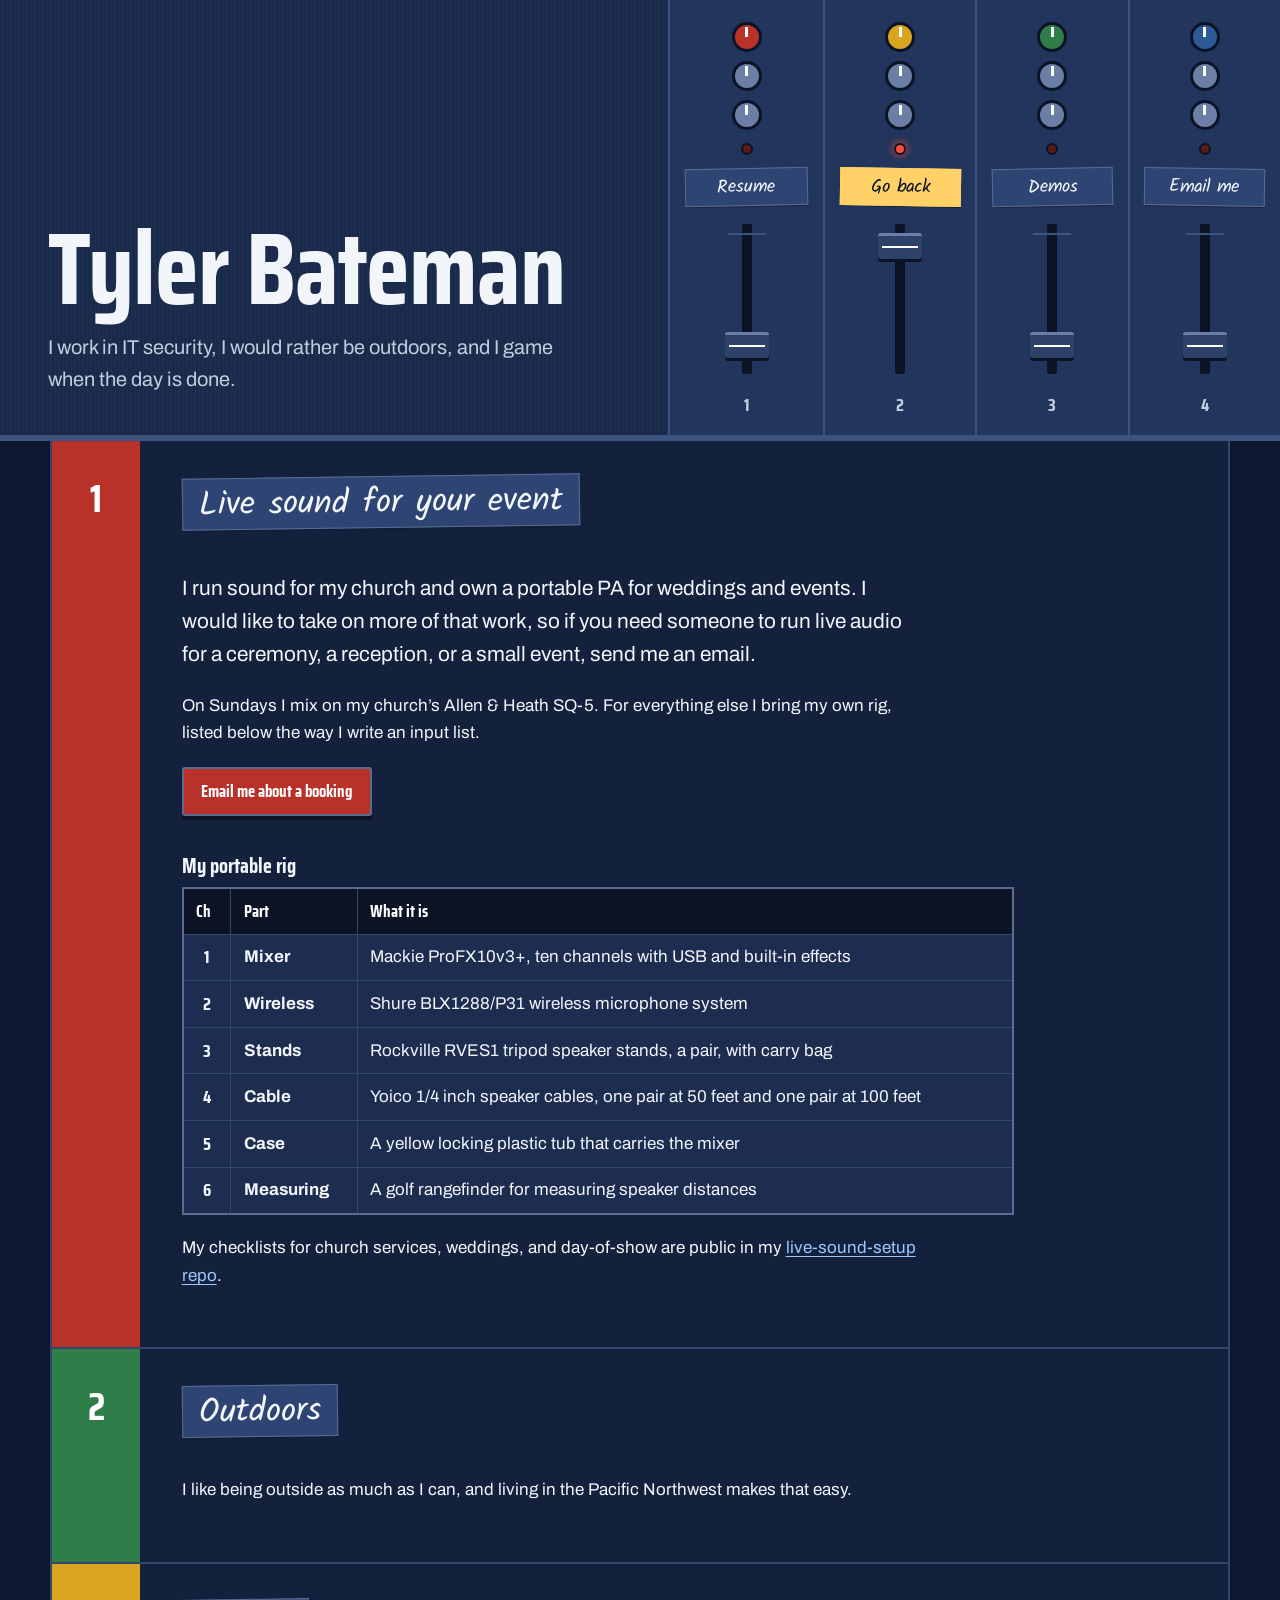
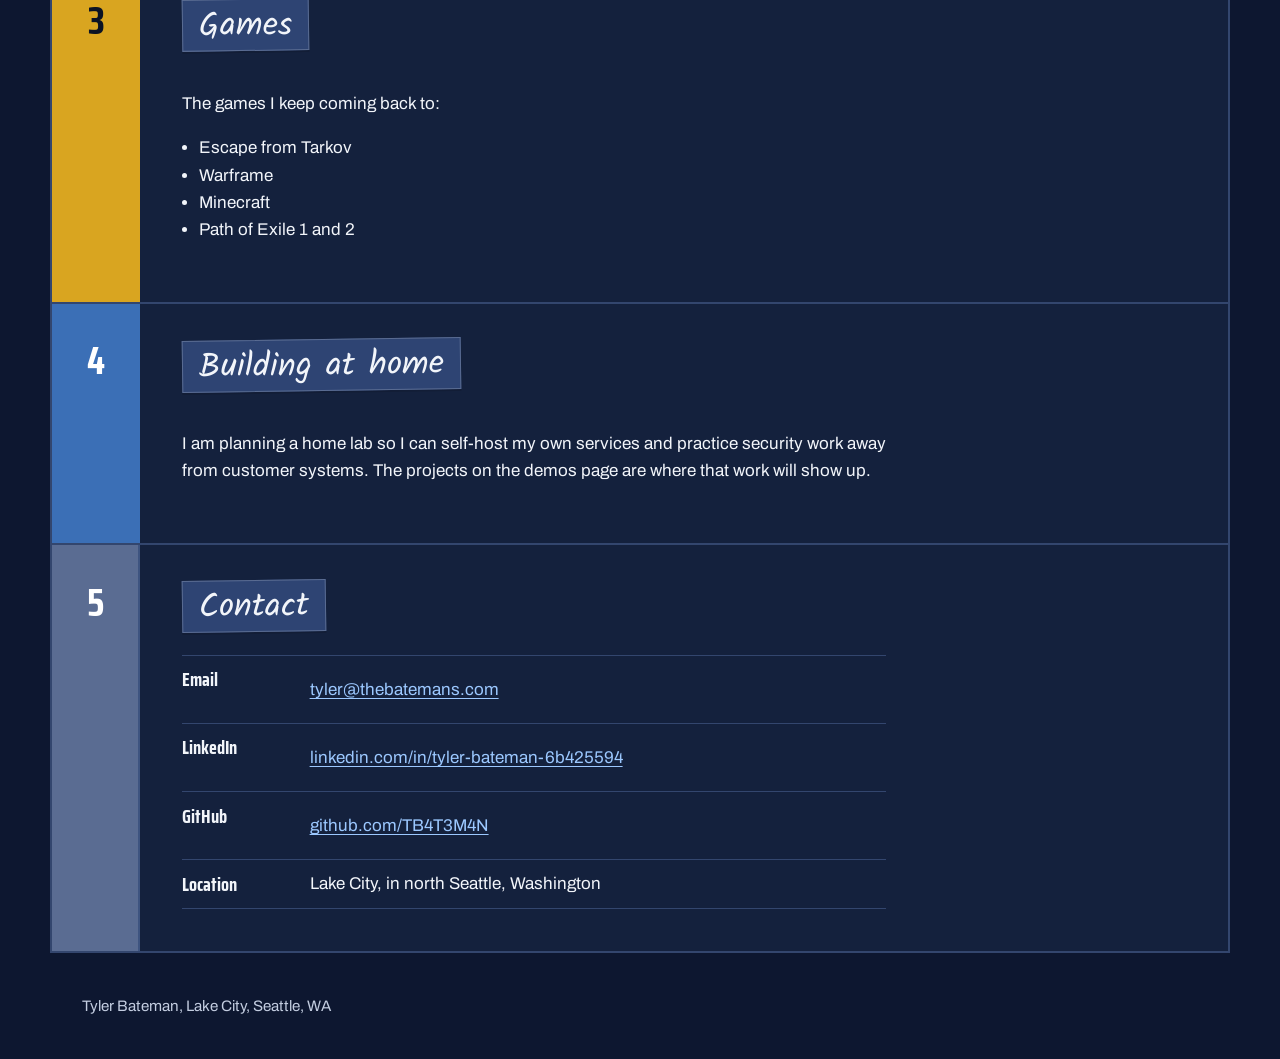
==== about/index.html @ c80ce5cb "Add files via upload" ====
<!DOCTYPE html>
<html lang="en">
<head>
<meta charset="UTF-8">
<meta name="viewport" content="width=device-width, initial-scale=1">
<title>About Tyler Bateman</title>
<meta name="description" content="Tyler Bateman outside of work: live sound for events, hiking, gaming, and a home lab.">
<meta name="author" content="Tyler Bateman">
<link rel="canonical" href="https://tb4t3m4n.github.io/about/">
<meta property="og:title" content="About Tyler Bateman">
<meta property="og:description" content="Tyler Bateman outside of work: live sound for events, hiking, gaming, and a home lab.">
<meta property="og:type" content="website">
<meta property="og:url" content="https://tb4t3m4n.github.io/about/">
<link rel="icon" href="data:image/svg+xml,%3Csvg xmlns='http://www.w3.org/2000/svg' viewBox='0 0 64 64'%3E%3Crect width='64' height='64' fill='%2314213d'/%3E%3Ctext x='32' y='43' text-anchor='middle' font-family='Verdana,sans-serif' font-weight='700' font-size='28' fill='%23f2f5fa'%3ETB%3C/text%3E%3C/svg%3E">
<link rel="preconnect" href="https://fonts.googleapis.com">
<link rel="preconnect" href="https://fonts.gstatic.com" crossorigin>
<link href="https://fonts.googleapis.com/css2?family=Archivo:wght@400;600&family=Saira+Condensed:wght@600;700&family=Kalam:wght@700&display=swap" rel="stylesheet">
<link rel="stylesheet" href="../style.css?v=3">
</head>
<body>
<a class="skip" href="#main">Skip to content</a>
<div id="console" data-root="../">
  <noscript>
    <header class="desk"><div class="plate"><p class="plate-name"><a href="../">Tyler Bateman</a></p><p class="plate-line">I work in IT security, I would rather be outdoors, and I game when the day is done.</p></div>
    <nav class="strips" aria-label="Primary"><a class="strip" href="../resume/">Resume</a> <a class="strip" href="../about/">About me</a> <a class="strip" href="../demos/">Demos</a> <a class="strip" href="mailto:tyler@thebatemans.com">Email me</a></nav></header>
  </noscript>
</div>
<script src="../assets/console.js?v=3"></script>
<script src="../assets/timeline.js?v=3" defer></script>
<main id="main" class="board">
<section class="chan" id="sound" aria-labelledby="h-sound">
  <div class="chan-num cap-red" aria-hidden="true">1</div>
  <div class="chan-body">
    <h2 class="tape" id="h-sound">Live sound for your event</h2>
    <p class="big">I run sound for my church and own a portable PA for weddings and events. I would like to take on more of that work, so if you need someone to run live audio for a ceremony, a reception, or a small event, send me an email.</p>
 <p>On Sundays I mix on my church’s Allen & Heath SQ-5. For everything else I bring my own rig, listed below the way I write an input list.</p>
 <p><a class="key key-red" href="mailto:tyler@thebatemans.com?subject=Event%20sound%20booking">Email me about a booking</a></p>
 <div class="table-wrap"><table class="inputs"><caption>My portable rig</caption>
 <thead><tr><th scope="col">Ch</th><th scope="col">Part</th><th scope="col">What it is</th></tr></thead><tbody><tr><td>1</td><th scope="row">Mixer</th><td>Mackie ProFX10v3+, ten channels with USB and built-in effects</td></tr><tr><td>2</td><th scope="row">Wireless</th><td>Shure BLX1288/P31 wireless microphone system</td></tr><tr><td>3</td><th scope="row">Stands</th><td>Rockville RVES1 tripod speaker stands, a pair, with carry bag</td></tr><tr><td>4</td><th scope="row">Cable</th><td>Yoico 1/4 inch speaker cables, one pair at 50 feet and one pair at 100 feet</td></tr><tr><td>5</td><th scope="row">Case</th><td>A yellow locking plastic tub that carries the mixer</td></tr><tr><td>6</td><th scope="row">Measuring</th><td>A golf rangefinder for measuring speaker distances</td></tr></tbody></table></div>
 <p>My checklists for church services, weddings, and day-of-show are public in my <a href="https://github.com/TB4T3M4N/live-sound-setup" rel="noopener noreferrer">live-sound-setup repo</a>.</p>
  </div>
</section><section class="chan" id="outdoors" aria-labelledby="h-outdoors">
  <div class="chan-num cap-green" aria-hidden="true">2</div>
  <div class="chan-body">
    <h2 class="tape" id="h-outdoors">Outdoors</h2>
    <p>I like being outside as much as I can, and living in the Pacific Northwest makes that easy.</p>
  </div>
</section><section class="chan" id="games" aria-labelledby="h-games">
  <div class="chan-num cap-yellow" aria-hidden="true">3</div>
  <div class="chan-body">
    <h2 class="tape" id="h-games">Games</h2>
    <p>The games I keep coming back to:</p><ul class="plain"><li>Escape from Tarkov</li><li>Warframe</li><li>Minecraft</li><li>Path of Exile 1 and 2</li></ul>
  </div>
</section><section class="chan" id="lab" aria-labelledby="h-lab">
  <div class="chan-num cap-blue" aria-hidden="true">4</div>
  <div class="chan-body">
    <h2 class="tape" id="h-lab">Building at home</h2>
    <p>I am planning a home lab so I can self-host my own services and practice security work away from customer systems. The projects on the demos page are where that work will show up.</p>
  </div>
</section><section class="chan" id="contact" aria-labelledby="h-contact">
  <div class="chan-num cap-white" aria-hidden="true">5</div>
  <div class="chan-body">
    <h2 class="tape" id="h-contact">Contact</h2>
    <dl class="io">
  <div><dt>Email</dt><dd><a href="mailto:tyler@thebatemans.com">tyler@thebatemans.com</a></dd></div>
  <div><dt>LinkedIn</dt><dd><a href="https://www.linkedin.com/in/tyler-bateman-6b425594" rel="noopener noreferrer">linkedin.com/in/tyler-bateman-6b425594</a></dd></div>
  <div><dt>GitHub</dt><dd><a href="https://github.com/TB4T3M4N" rel="noopener noreferrer">github.com/TB4T3M4N</a></dd></div>
  <div><dt>Location</dt><dd>Lake City, in north Seattle, Washington</dd></div>
</dl>
  </div>
</section>
</main>
<footer class="foot"><p>Tyler Bateman, Lake City, Seattle, WA</p></footer>

</body>
</html>
---- style.css ----
/* Design 1: Channel strip. A small analog mixing desk as the site. */
:root{
  --desk:#1a2a4a; --desk-d:#0f1b33; --groove:#3e5480; --face:#22355c; --paper:#1c2d50;
  --ink:#0b1324; --ink-2:#33466e; --red:#b8322a; --yellow:#d9a520; --green:#2f7d48; --blue:#2c5a94;
  --tape:#2e4473; --tape-edge:#5a6c92;
  --navy:#14213d; --navy-d:#0d1730; --navy-2:#1c2d50; --text:#f2f5fa; --muted:#c3cde0; --link:#9cc8ff; --hot:#ffd166;
  --line:#33466e; --line-2:#5a6c92; --track:#0b1324; --off:#2b3958;
}
*{box-sizing:border-box}
html{font-size:100%}
body{margin:0;background:var(--navy-d);color:var(--text);font:400 1.0625rem/1.6 Archivo,Arial,sans-serif}
a{color:var(--link);text-underline-offset:.18em}
a:hover{color:var(--hot)}
:focus-visible{outline:3px solid var(--hot);outline-offset:3px}
.skip{position:absolute;left:-999px;top:0;background:var(--ink);color:#fff;padding:.6rem 1rem;z-index:9}
.skip:focus{left:1rem}
h1,h2,h3{font-family:"Saira Condensed","Arial Narrow",sans-serif;line-height:1.1;margin:0 0 .5rem}
h3{font-size:1.45rem;font-weight:700}

/* ---- desk header */
.desk{color:var(--text);display:grid;grid-template-columns:minmax(0,1.1fr) minmax(0,1fr);gap:0;border-bottom:6px solid var(--groove);
  background:repeating-linear-gradient(90deg,transparent 0 3px,rgba(255,255,255,.025) 3px 4px),var(--desk)}
.plate{padding:3rem 3rem 2.5rem;display:flex;flex-direction:column;justify-content:flex-end;border-right:2px solid var(--groove)}
.plate-name{font:700 clamp(3rem,8vw,6.4rem)/.9 "Saira Condensed",sans-serif;margin:0 0 1rem;letter-spacing:-.01em}
.plate-name a{color:var(--text);text-decoration:none}
.plate-line{max-width:32rem;font-size:1.25rem;margin:0;color:var(--muted)}
.strips{display:grid;grid-template-columns:repeat(4,1fr);background:var(--desk-d)}
.strip{display:flex;flex-direction:column;align-items:center;gap:.8rem;padding:1.4rem .5rem 1rem;text-decoration:none;color:var(--text);
  border-left:2px solid var(--groove);background:var(--face);position:relative}
.strip:first-child{border-left:0}
.strip:hover{background:#2a4070;color:var(--text)}
.knobs{display:flex;flex-direction:column;gap:.55rem}
.knob{display:block;width:30px;height:30px;border-radius:50%;background:#33466e;border:3px solid #0b1324;position:relative}
.knob::after{content:"";position:absolute;left:50%;top:2px;width:3px;height:10px;margin-left:-1.5px;background:#fff}
.knob.cap-red{background:var(--red)} .knob.cap-yellow{background:var(--yellow)} .knob.cap-green{background:var(--green)} .knob.cap-blue{background:var(--blue)}
.knob.cap-grey{background:#6b7fa6}
.led{width:12px;height:12px;border-radius:50%;background:#5b1a15;border:2px solid #0b1324}
.strip.is-up .led,.strip:hover .led{background:#ff4b3a;box-shadow:0 0 8px #ff4b3a}
.scrib{font:400 1.15rem/1.2 Kalam,"Comic Sans MS",cursive;background:var(--tape);padding:.45rem .5rem;width:90%;text-align:center;
  color:var(--text);border:1px solid var(--tape-edge);transform:rotate(-1.2deg);box-shadow:0 1px 0 rgba(0,0,0,.35)}
.strip:nth-child(2n) .scrib{transform:rotate(.9deg)}
.strip.is-up .scrib{background:var(--hot);color:var(--ink);border-color:var(--hot)}
.slot{position:relative;width:10px;height:150px;background:#0b1324;border-radius:2px;margin:.3rem 0}
.slot::before{content:"";position:absolute;left:-14px;right:-14px;top:6%;height:2px;background:var(--groove)}
.fader{position:absolute;left:50%;top:var(--pos,50%);width:44px;height:26px;margin-left:-22px;background:#2e4168;border-radius:3px;
  border-top:3px solid #6b7fa6;box-shadow:0 3px 0 #0b1324}
.fader::after{content:"";position:absolute;left:4px;right:4px;top:10px;height:2px;background:#fff}
.chnum{font:700 1.1rem "Saira Condensed",sans-serif;color:var(--muted)}

/* ---- board */
.board{background:var(--navy);max-width:1180px;margin:0 auto;border-left:2px solid var(--line);border-right:2px solid var(--line)}
.chan{display:grid;grid-template-columns:5.5rem minmax(0,1fr);border-bottom:2px solid var(--line)}
.chan-num{font:700 2.4rem/1 "Saira Condensed",sans-serif;display:flex;justify-content:center;padding-top:2.4rem;color:#fff;background:var(--ink)}
.chan-num.cap-red{background:var(--red)} .chan-num.cap-yellow{background:var(--yellow);color:var(--ink)} .chan-num.cap-green{background:var(--green)}
.chan-num.cap-blue{background:#3b6fb6} .chan-num.cap-white{background:#5a6c92;color:#fff;border-right:2px solid var(--groove)}
.chan-body{padding:2.2rem 2.6rem 2.6rem;min-width:0}
.tape{display:inline-block;color:var(--text);font:400 clamp(1.5rem,3vw,2.1rem)/1.2 Kalam,"Comic Sans MS",cursive;background:var(--tape);padding:.35rem 1rem .25rem;
  border:1px solid var(--tape-edge);transform:rotate(-.8deg);margin:0 0 1.4rem;box-shadow:0 2px 0 rgba(0,0,0,.12)}
.big{font-size:1.3rem;max-width:44rem}
.chan-body p{max-width:46rem}
.three{display:grid;grid-template-columns:repeat(3,minmax(0,1fr));gap:2rem}
.two{display:grid;grid-template-columns:repeat(2,minmax(0,1fr));gap:1.4rem 2.4rem}
.two p,.three p{margin-top:0}
.key{display:inline-block;font:700 1.05rem "Saira Condensed",sans-serif;color:var(--text);background:var(--face);text-decoration:none;
  padding:.6rem 1.1rem;border:2px solid var(--line-2);border-radius:3px;box-shadow:0 4px 0 var(--track);cursor:pointer;margin:.2rem .4rem .6rem 0;max-width:100%;white-space:normal;text-align:left}
.key:hover{background:#2a4070;color:var(--hot)}
.key:active{transform:translateY(3px);box-shadow:0 1px 0 var(--track)}
.key-red{background:var(--red);color:#fff}
.key-red:hover{background:#9c2620;color:#fff}

.role-short{list-style:none;padding:0;margin:0 0 1.4rem}
.role-short li{display:grid;grid-template-columns:minmax(0,1.6fr) minmax(0,1fr);gap:.2rem 1rem;align-items:center;padding:.9rem 0 1.3rem}
.role-short .tl{grid-column:1 / -1}
.rs-title{font-weight:600}
.rs-dates{color:var(--muted);font-size:.95rem}
.tl{display:block;width:100%;max-width:100%;min-width:0;padding:8px 10px 4px;background:var(--track);border:1px solid var(--line);border-radius:3px;margin:.7rem 0 0}
.tl-line{display:grid;column-gap:3px;height:18px}
.tl-line i{display:block;min-width:0;background:var(--off)}
.tl-line i.on{background:#4cc35d}
.tl-labels{position:relative;display:block;height:1.5rem;margin-top:3px}
.tl-y{position:absolute;top:0;font:600 1rem/1.4 "Saira Condensed",sans-serif;color:var(--muted);white-space:nowrap;padding-left:3px;border-left:1px solid var(--line-2)}
.tl-start{left:0;border-left:0;padding-left:0}
.tl-end{right:0;border-left:0}

.span{color:var(--muted);margin-top:-.6rem}
.role{display:grid;grid-template-columns:minmax(0,17rem) minmax(0,1fr);gap:.6rem 2rem;padding:1.3rem 0 1.7rem}
.scribble h3{font-size:1.35rem}
.dates{margin:.1rem 0 .5rem;color:var(--muted)}
.role ul{margin:0;padding-left:1.1rem}
.role .tl{grid-column:1 / -1;margin-top:.2rem}
.role li{margin-bottom:.35rem}
.plain{padding-left:1.1rem}

.io{margin:0;display:grid;gap:0;border-top:1px solid var(--line);max-width:44rem}
.io div{display:grid;grid-template-columns:8rem minmax(0,1fr);padding:.6rem 0;border-bottom:1px solid var(--line)}
.io dt{font:700 1.15rem "Saira Condensed",sans-serif}
.io dd{margin:0;overflow-wrap:anywhere}

.table-wrap{overflow-x:auto;margin:1.2rem 0}
.inputs{border-collapse:collapse;width:100%;max-width:52rem;background:var(--navy-2);color:var(--text);border:2px solid var(--line-2)}
.inputs caption{text-align:left;font:700 1.3rem "Saira Condensed",sans-serif;padding:.3rem 0}
.inputs th,.inputs td{text-align:left;padding:.55rem .8rem;border:1px solid var(--line);vertical-align:top}
.inputs thead th{background:var(--track);color:#fff;font-family:"Saira Condensed",sans-serif;font-size:1.05rem}
.inputs td:first-child{font:700 1.1rem "Saira Condensed",sans-serif;width:3rem;text-align:center}

/* ---- demos */
.demo-stack{display:grid;gap:1.6rem;margin-top:1.4rem}
.demo-panel{min-width:0;background:var(--navy-2);border:2px solid var(--line-2);padding:1.4rem 1.6rem;box-shadow:6px 6px 0 var(--track)}
.demo-title{font-size:1.6rem}
.demo-shows{font-size:1.08rem}
.demo-privacy{color:var(--muted);font-size:.95rem}
.demo-note{font-size:.95rem;color:var(--muted)}
.demo-field{margin:.8rem 0;border:0;padding:0}
.demo-field label,.demo-units legend{display:block;font:700 1.1rem "Saira Condensed",sans-serif;margin-bottom:.3rem}
.demo-units label{display:inline-flex;gap:.35rem;align-items:center;font:400 1rem Archivo,sans-serif;margin-right:1rem}
textarea,input[type=password],input[type=number]{width:100%;font:400 .95rem/1.45 ui-monospace,Consolas,monospace;padding:.6rem;border:2px solid var(--line-2);background:var(--track);color:var(--text);border-radius:0}
::placeholder{color:#a9b8d3;opacity:1}
textarea{min-height:9rem}
.demo-inline{display:grid;grid-template-columns:repeat(3,minmax(0,1fr));gap:1rem;align-items:end}
.demo-chips{display:flex;flex-direction:column;align-items:flex-start;gap:.3rem;margin-bottom:1rem}
.demo-chip{font:400 .9rem ui-monospace,Consolas,monospace;background:none;border:0;border-left:4px solid var(--yellow);padding:.2rem .6rem;color:var(--link);cursor:pointer;text-align:left;text-decoration:underline}
.demo-chip:hover{background:rgba(255,255,255,.08);color:var(--hot)}
.demo-output{margin-top:1rem}
.demo-pills{display:flex;flex-wrap:wrap;gap:.5rem;margin-bottom:.8rem}
.demo-pill{display:inline-block;font:700 1.1rem "Saira Condensed",sans-serif;padding:.15rem .6rem;border:0;border-left:6px solid var(--groove);background:transparent}
.demo-pill-ok{border-left-color:#4cc35d;background:var(--track)}.demo-pill-warn{border-left-color:var(--yellow);background:var(--track)}.demo-pill-bad{border-left-color:#ff6b5a;background:var(--track)}.demo-pill-muted{border-left-color:var(--line-2)}
.demo-pill-ok,.demo-pill-warn,.demo-pill-bad{color:var(--text)}
.demo-grade{margin:0 0 .6rem}
.demo-kv{list-style:none;padding:0;margin:0 0 .8rem}
.demo-kv li{padding:.2rem 0;border-bottom:1px dotted var(--line-2);overflow-wrap:anywhere}
.demo-kv strong{display:inline-block;min-width:9rem}
.demo-flags{background:var(--track);border-left:5px solid var(--red);padding:.6rem 1rem}
.demo-flags ul{margin:.3rem 0 0;padding-left:1.1rem}
.demo-flag-title{font-weight:600;margin:0}
.demo-ok{margin:0}
.demo-error{color:#ff9a8c;font-weight:600}
.demo-table-wrap{overflow-x:auto;border:2px solid var(--line-2)}
.demo-table{border-collapse:collapse;font:400 .85rem ui-monospace,Consolas,monospace;width:100%}
.demo-table th,.demo-table td{padding:.35rem .6rem;border-bottom:1px solid var(--line);text-align:left;white-space:nowrap}
.demo-table th{background:var(--track);color:#fff}
.demo-source{font-size:.95rem;margin:.8rem 0 0}
.is-soon-text{color:var(--muted)}
code{font:400 .9em ui-monospace,Consolas,monospace;background:rgba(255,255,255,.1);padding:0 .25rem}

.project-list{display:grid;grid-template-columns:repeat(auto-fill,minmax(16rem,1fr));gap:0;border-top:2px solid var(--line-2);border-left:2px solid var(--line-2);margin-top:1rem}
.project-card{display:block;padding:1rem 1.1rem;border-right:2px solid var(--line-2);border-bottom:2px solid var(--line-2);background:var(--navy-2);color:var(--text);text-decoration:none}
a.project-card:hover{background:#26396a;color:var(--text)}
.project-card h3{font-size:1.3rem;margin:.4rem 0 .2rem}
.project-card p{margin:.3rem 0;font-size:.95rem}
.project-badge{display:inline-flex;align-items:center;gap:.45rem;font:700 .95rem "Saira Condensed",sans-serif}
.project-badge::before{content:"";width:10px;height:10px;border-radius:50%;background:#5b1a15;border:2px solid var(--line-2)}
.project-badge.is-live::before{background:#4cc35d;box-shadow:0 0 6px #4cc35d}
.project-repo{font-family:ui-monospace,Consolas,monospace;font-size:.85rem!important;color:var(--muted)}
.project-pending{color:var(--muted)}

.foot{max-width:1180px;margin:0 auto;padding:1.6rem 2rem;color:var(--muted);font-size:.95rem}

@media (max-width:900px){
  .desk{grid-template-columns:1fr}
  .plate{border-right:0;border-bottom:2px solid var(--groove);padding:2rem 1.25rem 1.6rem}
  .three{grid-template-columns:1fr}
  .role{grid-template-columns:minmax(0,1fr);gap:.4rem}
}
@media (max-width:640px){
  body{font-size:1rem}
  .strip{padding:1rem .2rem .7rem;gap:.55rem}
  .knobs{flex-direction:row;gap:.3rem}
  .knob{width:18px;height:18px;border-width:2px}
  .knob::after{height:6px;top:1px;width:2px;margin-left:-1px}
  .scrib{font-size:.9rem;width:96%;padding:.35rem .2rem}
  .slot{height:80px}
  .fader{width:34px;margin-left:-17px;height:20px}
  .fader::after{top:7px}
  .chan{grid-template-columns:2.6rem minmax(0,1fr)}
  .chan-num{font-size:1.5rem;padding-top:1.6rem}
  .chan-body{padding:1.5rem 1.1rem 1.8rem}
  .two,.demo-inline{grid-template-columns:1fr}
  .role-short li{grid-template-columns:minmax(0,1fr);gap:.2rem}
  .tl{padding:7px 8px 3px}
  .tl-line{column-gap:2px}
  .tl-wide{display:none}
  .io div{grid-template-columns:1fr}
  .big{font-size:1.15rem}
  .demo-panel{padding:1rem;box-shadow:none}
}
@media (prefers-reduced-motion:reduce){*{transition:none!important}}

/* ---- touch and phone pass: 16px minimum text, 44px tap targets */
textarea,input[type=password],input[type=number]{font-size:1rem}
.demo-units input{width:22px;height:22px;margin:0;accent-color:var(--red)}
.demo-units label{min-height:44px;padding:0 .4rem 0 0}
.demo-chip{min-height:44px;font-size:1rem;width:100%;overflow-wrap:anywhere;padding:.45rem .7rem}
.demo-source a,.io dd a{display:inline-block;padding:.65rem 0}
.key{min-height:44px}
.project-repo{overflow-wrap:anywhere}
@media (max-width:640px){
  .scrib{font-size:1rem;line-height:1.15;padding:.4rem .15rem;width:100%;transform:none}
  .strip:nth-child(2n) .scrib{transform:none}
  .strip{min-width:0;padding:.9rem .25rem .6rem}
  .slot{height:64px}
  .chnum{font-size:1rem}
  .plate-name{font-size:3.1rem}
  .plate-line{font-size:1.1rem}
  .rs-dates,.foot,.demo-privacy,.demo-note,.demo-source,.is-soon-text,.io dd,.inputs td,.inputs th,.dates,.span{font-size:1rem}
  .demo-panel :is(p,li,span,a,label,legend,code,strong,td,th,button,div),.project-card :is(p,span,a){font-size:1rem}
  .demo-table th,.demo-table td{font-size:1rem}
  code{font-size:1rem}
  .project-card .project-repo{font-size:1rem!important}
  .demo-actions .key{width:100%}
  .key{display:block;width:100%;text-align:center}
  .demo-kv strong{min-width:0;display:block}
}
@media (max-width:370px){
  .strip{padding:.8rem .15rem .55rem}
  .scrib{font-size:1rem;letter-spacing:-.01em}
  .knob{width:16px;height:16px}
}
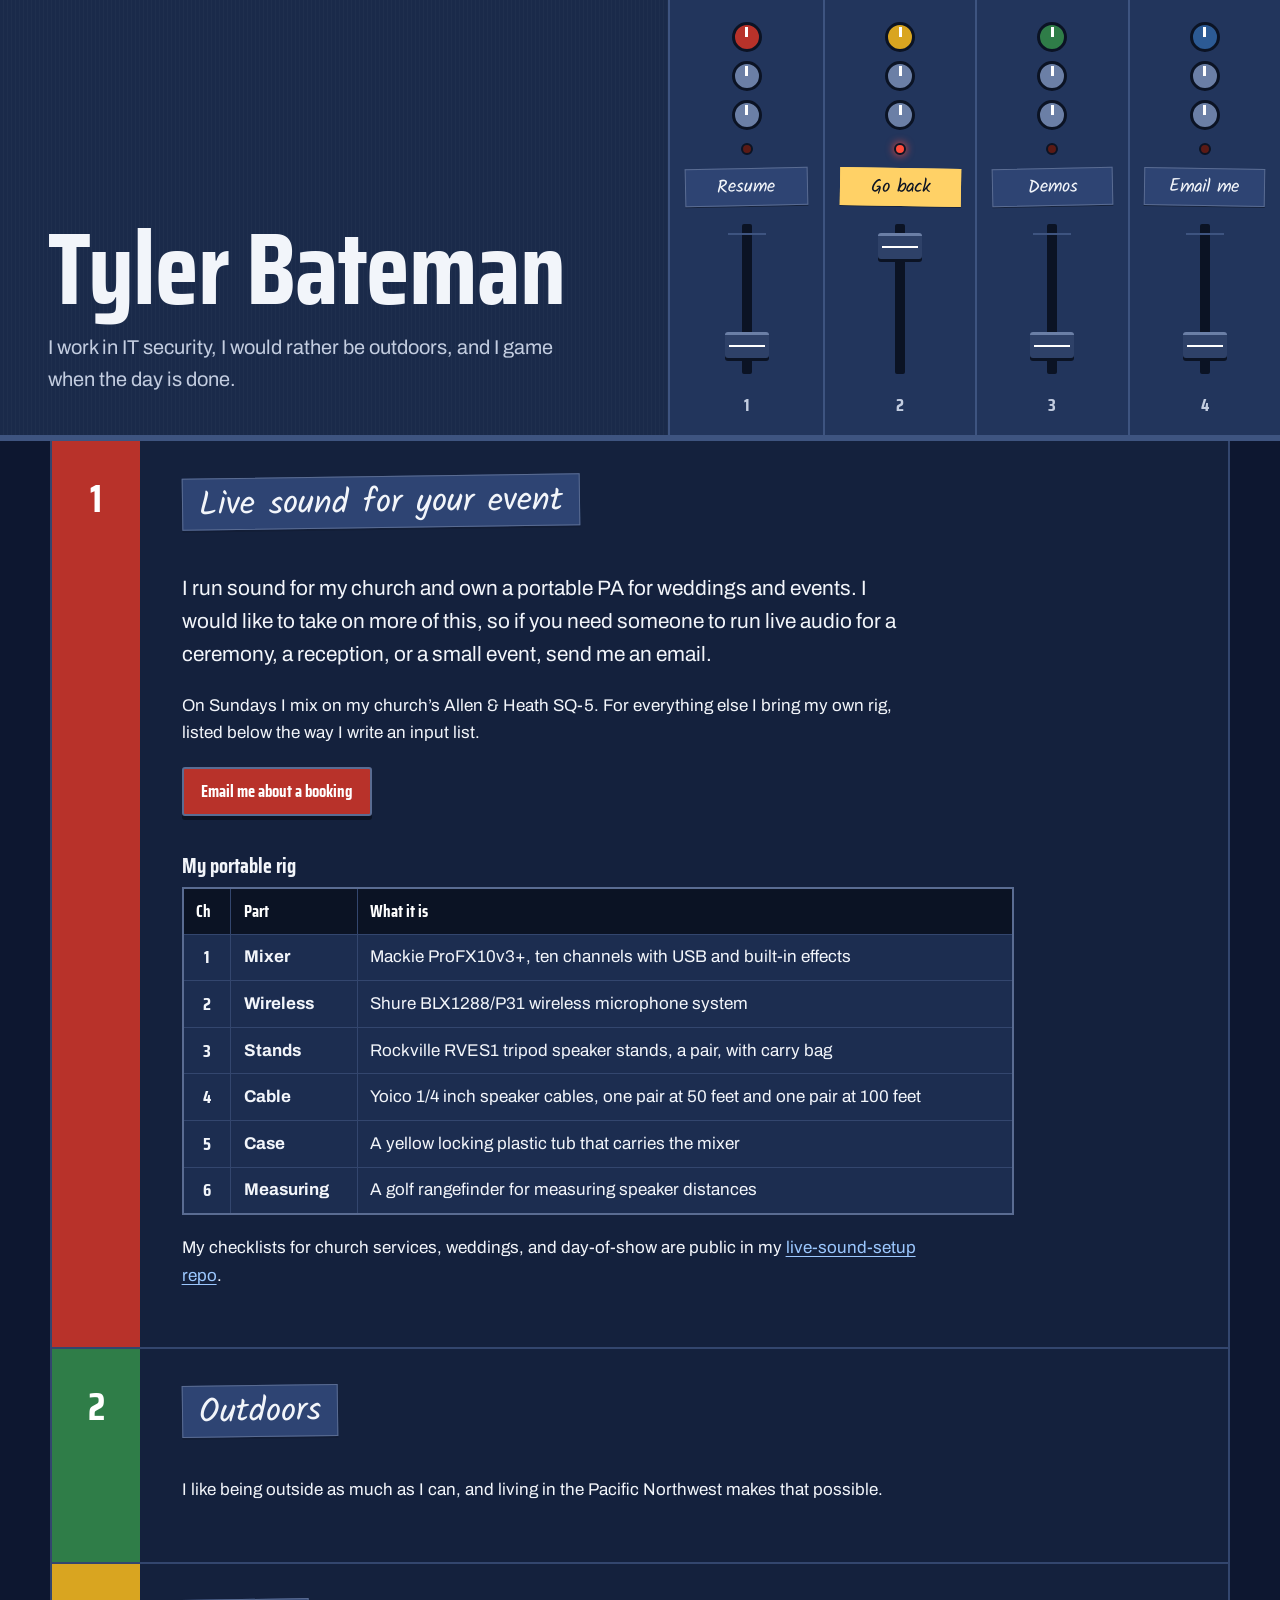
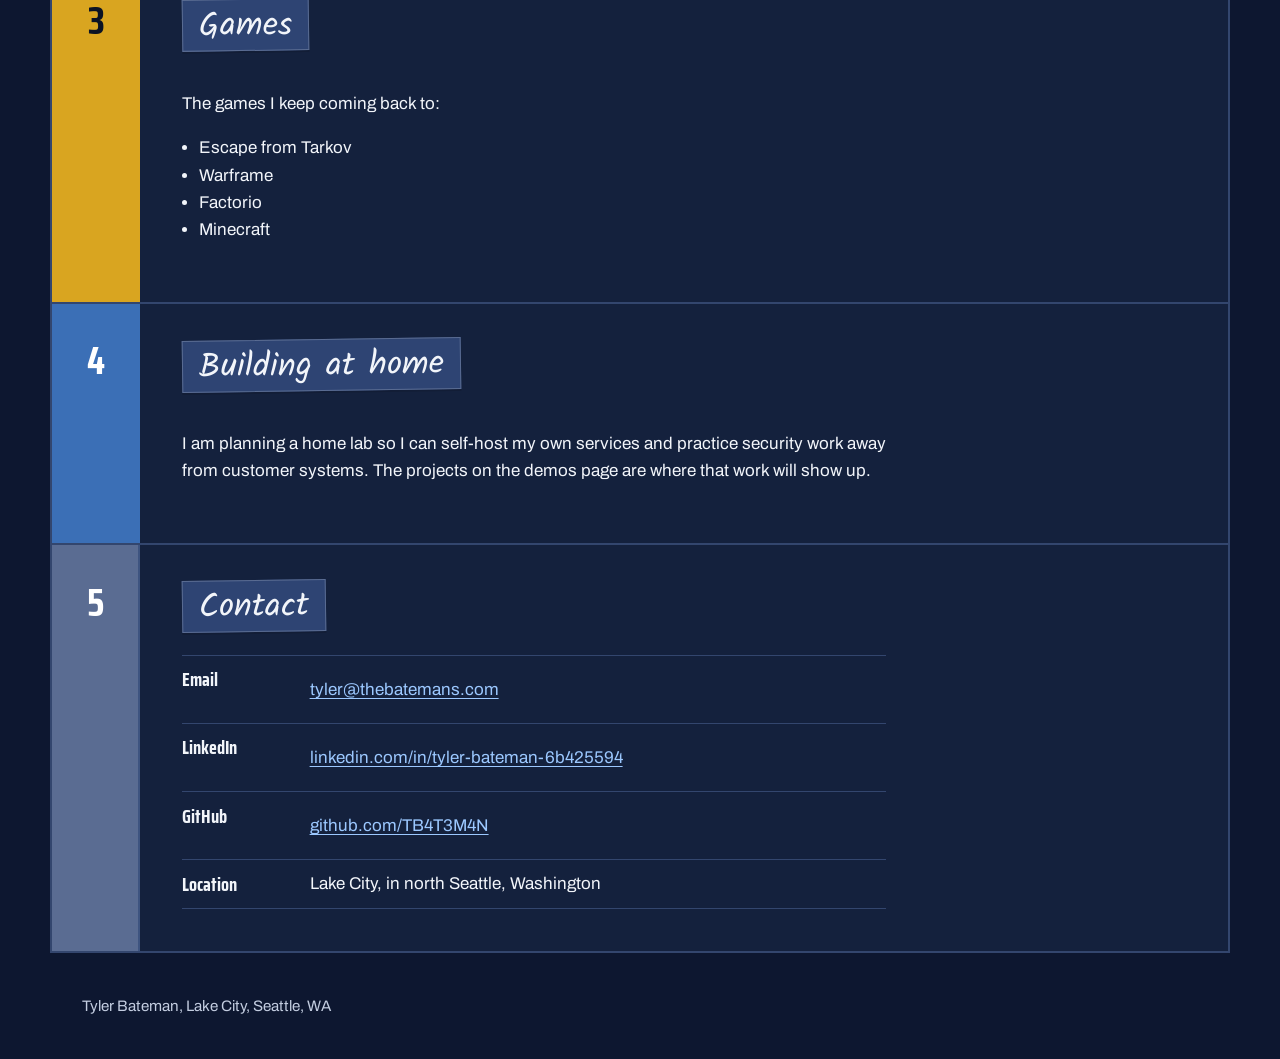
==== commit 646b44d0: "Update index.html" ====
--- a/about/index.html
+++ b/about/index.html
@@ -21,7 +21,7 @@
 <a class="skip" href="#main">Skip to content</a>
 <div id="console" data-root="../">
   <noscript>
-    <header class="desk"><div class="plate"><p class="plate-name"><a href="../">Tyler Bateman</a></p><p class="plate-line">I work in IT security, I would rather be outdoors, and I game when the day is done.</p></div>
+    <header class="desk"><div class="plate"><p class="plate-name"><a href="">Tyler Bateman</a></p><p class="plate-line">I work in IT security, I would rather be gaming, and I am outdoors when I can.</p></div>
     <nav class="strips" aria-label="Primary"><a class="strip" href="../resume/">Resume</a> <a class="strip" href="../about/">About me</a> <a class="strip" href="../demos/">Demos</a> <a class="strip" href="mailto:tyler@thebatemans.com">Email me</a></nav></header>
   </noscript>
 </div>
@@ -32,7 +32,7 @@
   <div class="chan-num cap-red" aria-hidden="true">1</div>
   <div class="chan-body">
     <h2 class="tape" id="h-sound">Live sound for your event</h2>
-    <p class="big">I run sound for my church and own a portable PA for weddings and events. I would like to take on more of that work, so if you need someone to run live audio for a ceremony, a reception, or a small event, send me an email.</p>
+    <p class="big">I run sound for my church and own a portable PA for weddings and events. I would like to take on more of this, so if you need someone to run live audio for a ceremony, a reception, or a small event, send me an email.</p>
  <p>On Sundays I mix on my church’s Allen & Heath SQ-5. For everything else I bring my own rig, listed below the way I write an input list.</p>
  <p><a class="key key-red" href="mailto:tyler@thebatemans.com?subject=Event%20sound%20booking">Email me about a booking</a></p>
  <div class="table-wrap"><table class="inputs"><caption>My portable rig</caption>
@@ -43,13 +43,13 @@
   <div class="chan-num cap-green" aria-hidden="true">2</div>
   <div class="chan-body">
     <h2 class="tape" id="h-outdoors">Outdoors</h2>
-    <p>I like being outside as much as I can, and living in the Pacific Northwest makes that easy.</p>
+    <p>I like being outside as much as I can, and living in the Pacific Northwest makes that possible.</p>
   </div>
 </section><section class="chan" id="games" aria-labelledby="h-games">
   <div class="chan-num cap-yellow" aria-hidden="true">3</div>
   <div class="chan-body">
     <h2 class="tape" id="h-games">Games</h2>
-    <p>The games I keep coming back to:</p><ul class="plain"><li>Escape from Tarkov</li><li>Warframe</li><li>Minecraft</li><li>Path of Exile 1 and 2</li></ul>
+    <p>The games I keep coming back to:</p><ul class="plain"><li>Escape from Tarkov</li><li>Warframe</li><li>Factorio</li><li>Minecraft</li></ul>
   </div>
 </section><section class="chan" id="lab" aria-labelledby="h-lab">
   <div class="chan-num cap-blue" aria-hidden="true">4</div>
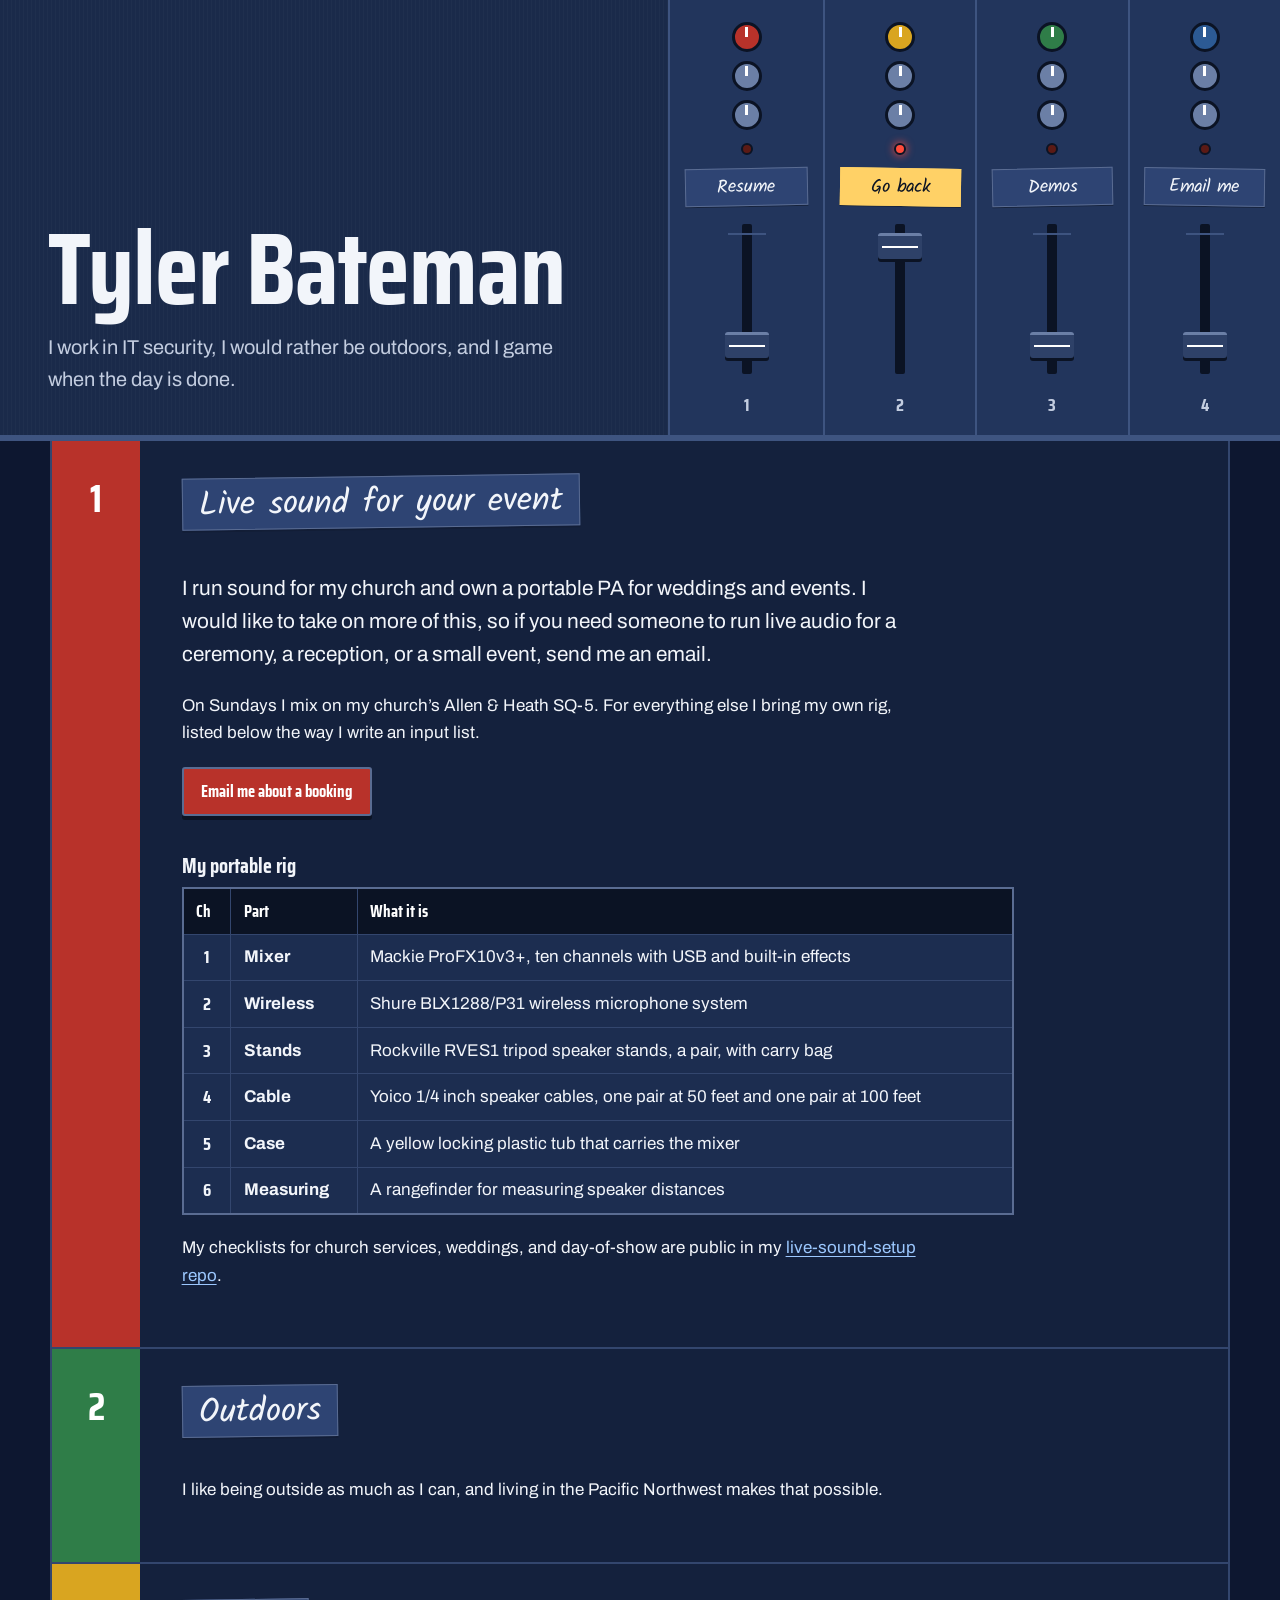
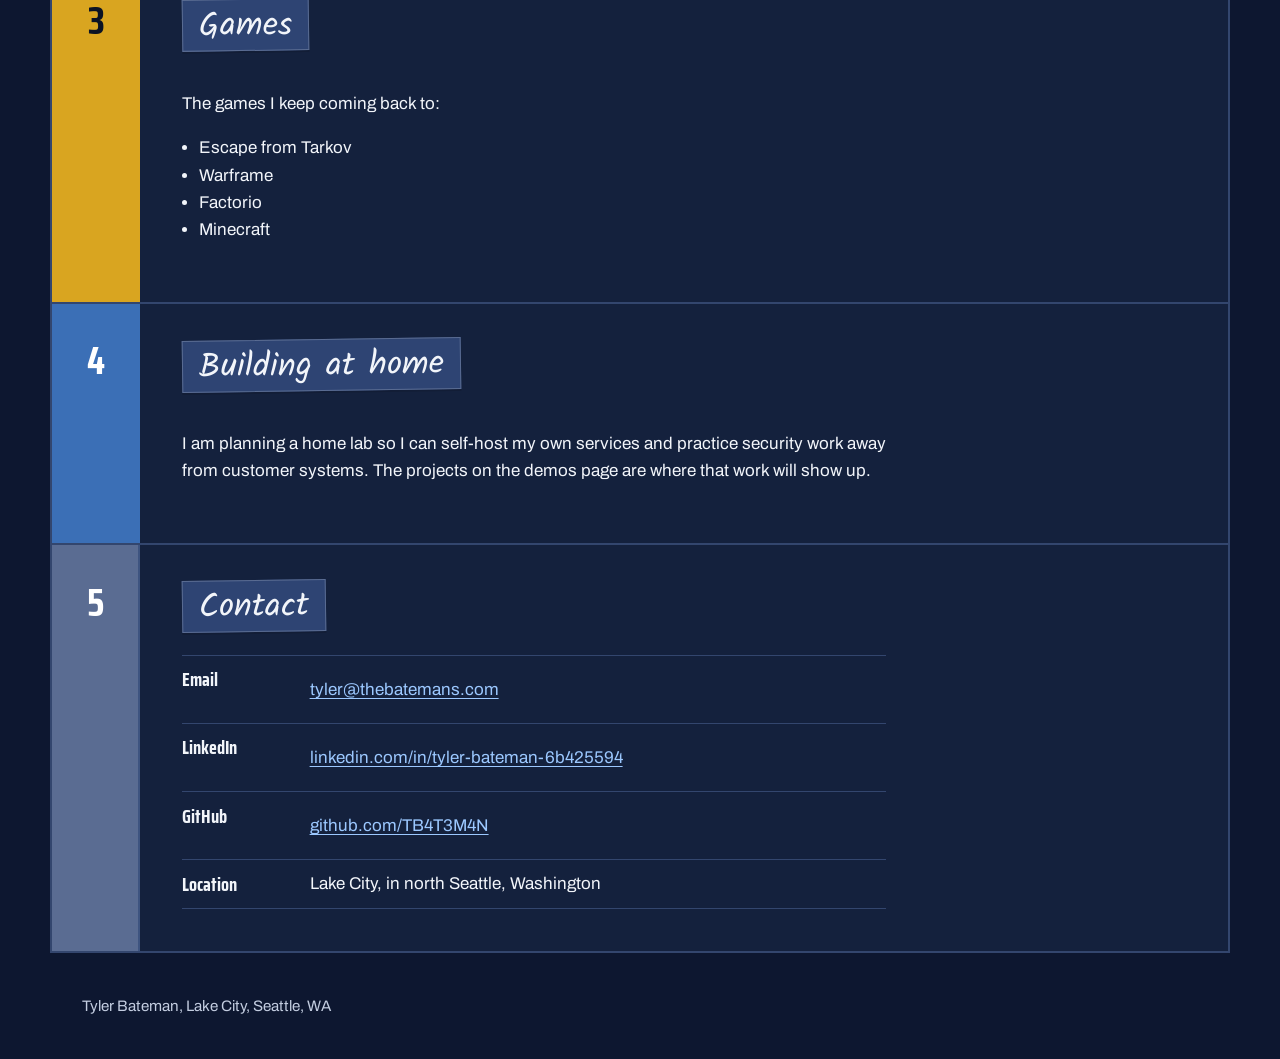
==== commit 73a9de99: "Update index.html" ====
--- a/about/index.html
+++ b/about/index.html
@@ -36,7 +36,7 @@
  <p>On Sundays I mix on my church’s Allen & Heath SQ-5. For everything else I bring my own rig, listed below the way I write an input list.</p>
  <p><a class="key key-red" href="mailto:tyler@thebatemans.com?subject=Event%20sound%20booking">Email me about a booking</a></p>
  <div class="table-wrap"><table class="inputs"><caption>My portable rig</caption>
- <thead><tr><th scope="col">Ch</th><th scope="col">Part</th><th scope="col">What it is</th></tr></thead><tbody><tr><td>1</td><th scope="row">Mixer</th><td>Mackie ProFX10v3+, ten channels with USB and built-in effects</td></tr><tr><td>2</td><th scope="row">Wireless</th><td>Shure BLX1288/P31 wireless microphone system</td></tr><tr><td>3</td><th scope="row">Stands</th><td>Rockville RVES1 tripod speaker stands, a pair, with carry bag</td></tr><tr><td>4</td><th scope="row">Cable</th><td>Yoico 1/4 inch speaker cables, one pair at 50 feet and one pair at 100 feet</td></tr><tr><td>5</td><th scope="row">Case</th><td>A yellow locking plastic tub that carries the mixer</td></tr><tr><td>6</td><th scope="row">Measuring</th><td>A golf rangefinder for measuring speaker distances</td></tr></tbody></table></div>
+ <thead><tr><th scope="col">Ch</th><th scope="col">Part</th><th scope="col">What it is</th></tr></thead><tbody><tr><td>1</td><th scope="row">Mixer</th><td>Mackie ProFX10v3+, ten channels with USB and built-in effects</td></tr><tr><td>2</td><th scope="row">Wireless</th><td>Shure BLX1288/P31 wireless microphone system</td></tr><tr><td>3</td><th scope="row">Stands</th><td>Rockville RVES1 tripod speaker stands, a pair, with carry bag</td></tr><tr><td>4</td><th scope="row">Cable</th><td>Yoico 1/4 inch speaker cables, one pair at 50 feet and one pair at 100 feet</td></tr><tr><td>5</td><th scope="row">Case</th><td>A yellow locking plastic tub that carries the mixer</td></tr><tr><td>6</td><th scope="row">Measuring</th><td>A rangefinder for measuring speaker distances</td></tr></tbody></table></div>
  <p>My checklists for church services, weddings, and day-of-show are public in my <a href="https://github.com/TB4T3M4N/live-sound-setup" rel="noopener noreferrer">live-sound-setup repo</a>.</p>
   </div>
 </section><section class="chan" id="outdoors" aria-labelledby="h-outdoors">
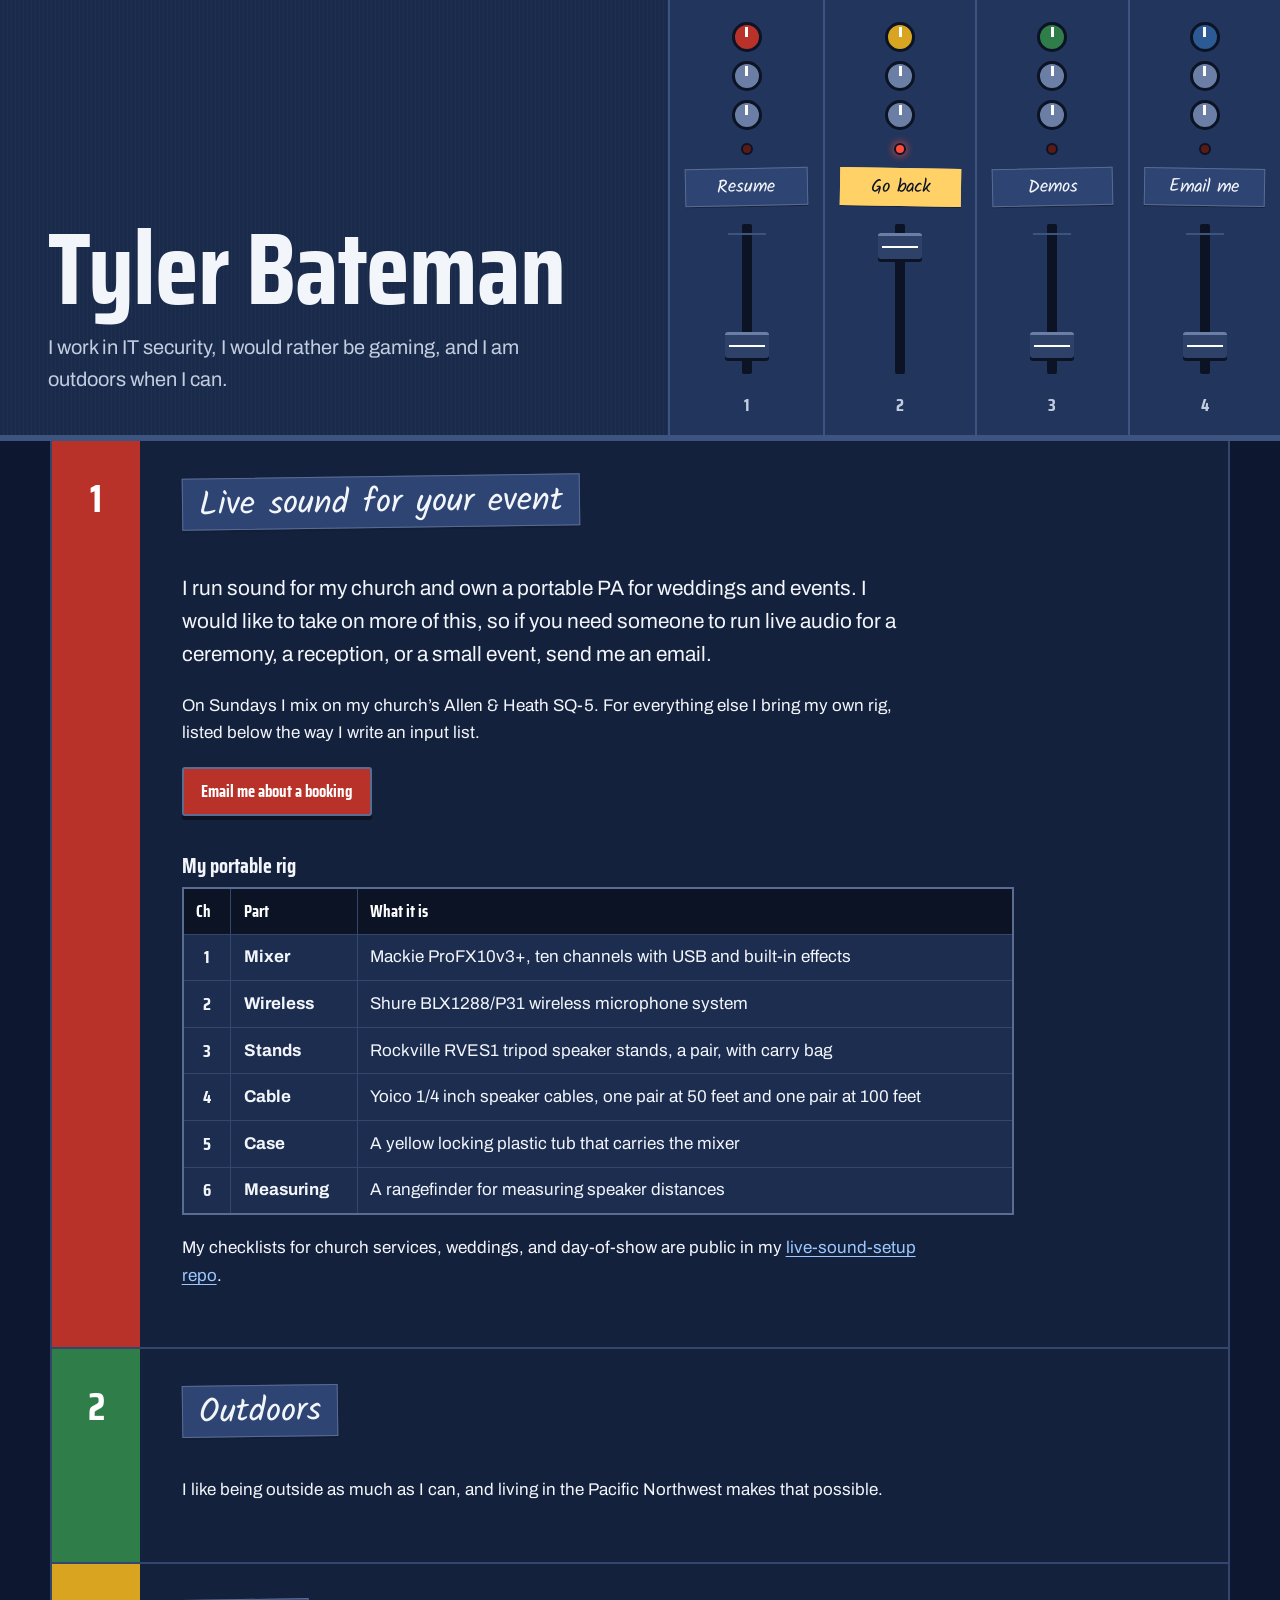
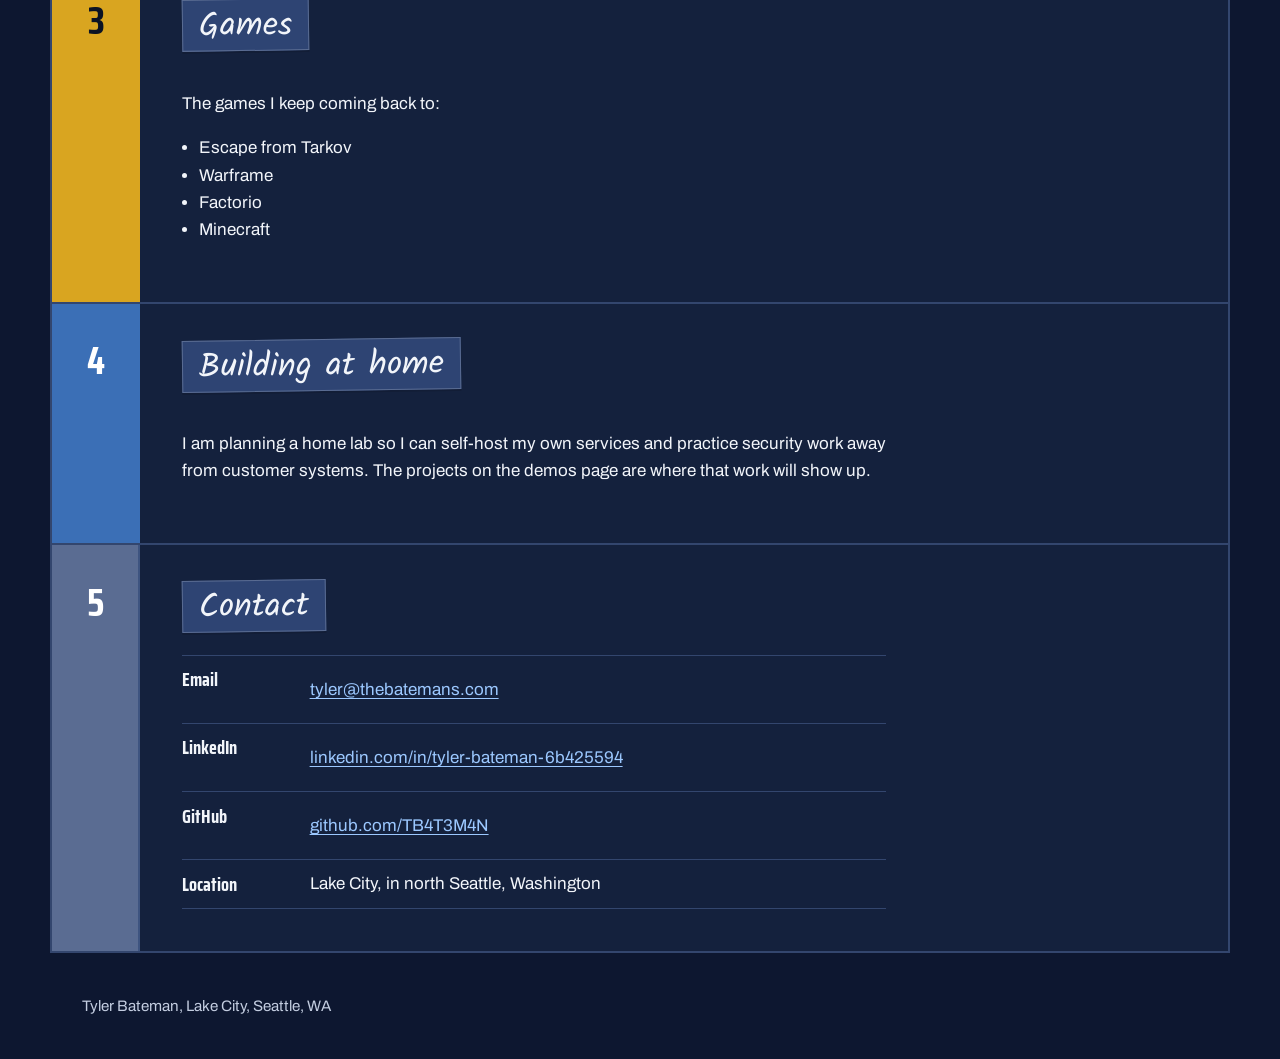
==== commit 110f61e3: "Update index.html" ====
--- a/about/index.html
+++ b/about/index.html
@@ -15,7 +15,7 @@
 <link rel="preconnect" href="https://fonts.googleapis.com">
 <link rel="preconnect" href="https://fonts.gstatic.com" crossorigin>
 <link href="https://fonts.googleapis.com/css2?family=Archivo:wght@400;600&family=Saira+Condensed:wght@600;700&family=Kalam:wght@700&display=swap" rel="stylesheet">
-<link rel="stylesheet" href="../style.css?v=3">
+<link rel="stylesheet" href="../style.css?v=4">
 </head>
 <body>
 <a class="skip" href="#main">Skip to content</a>
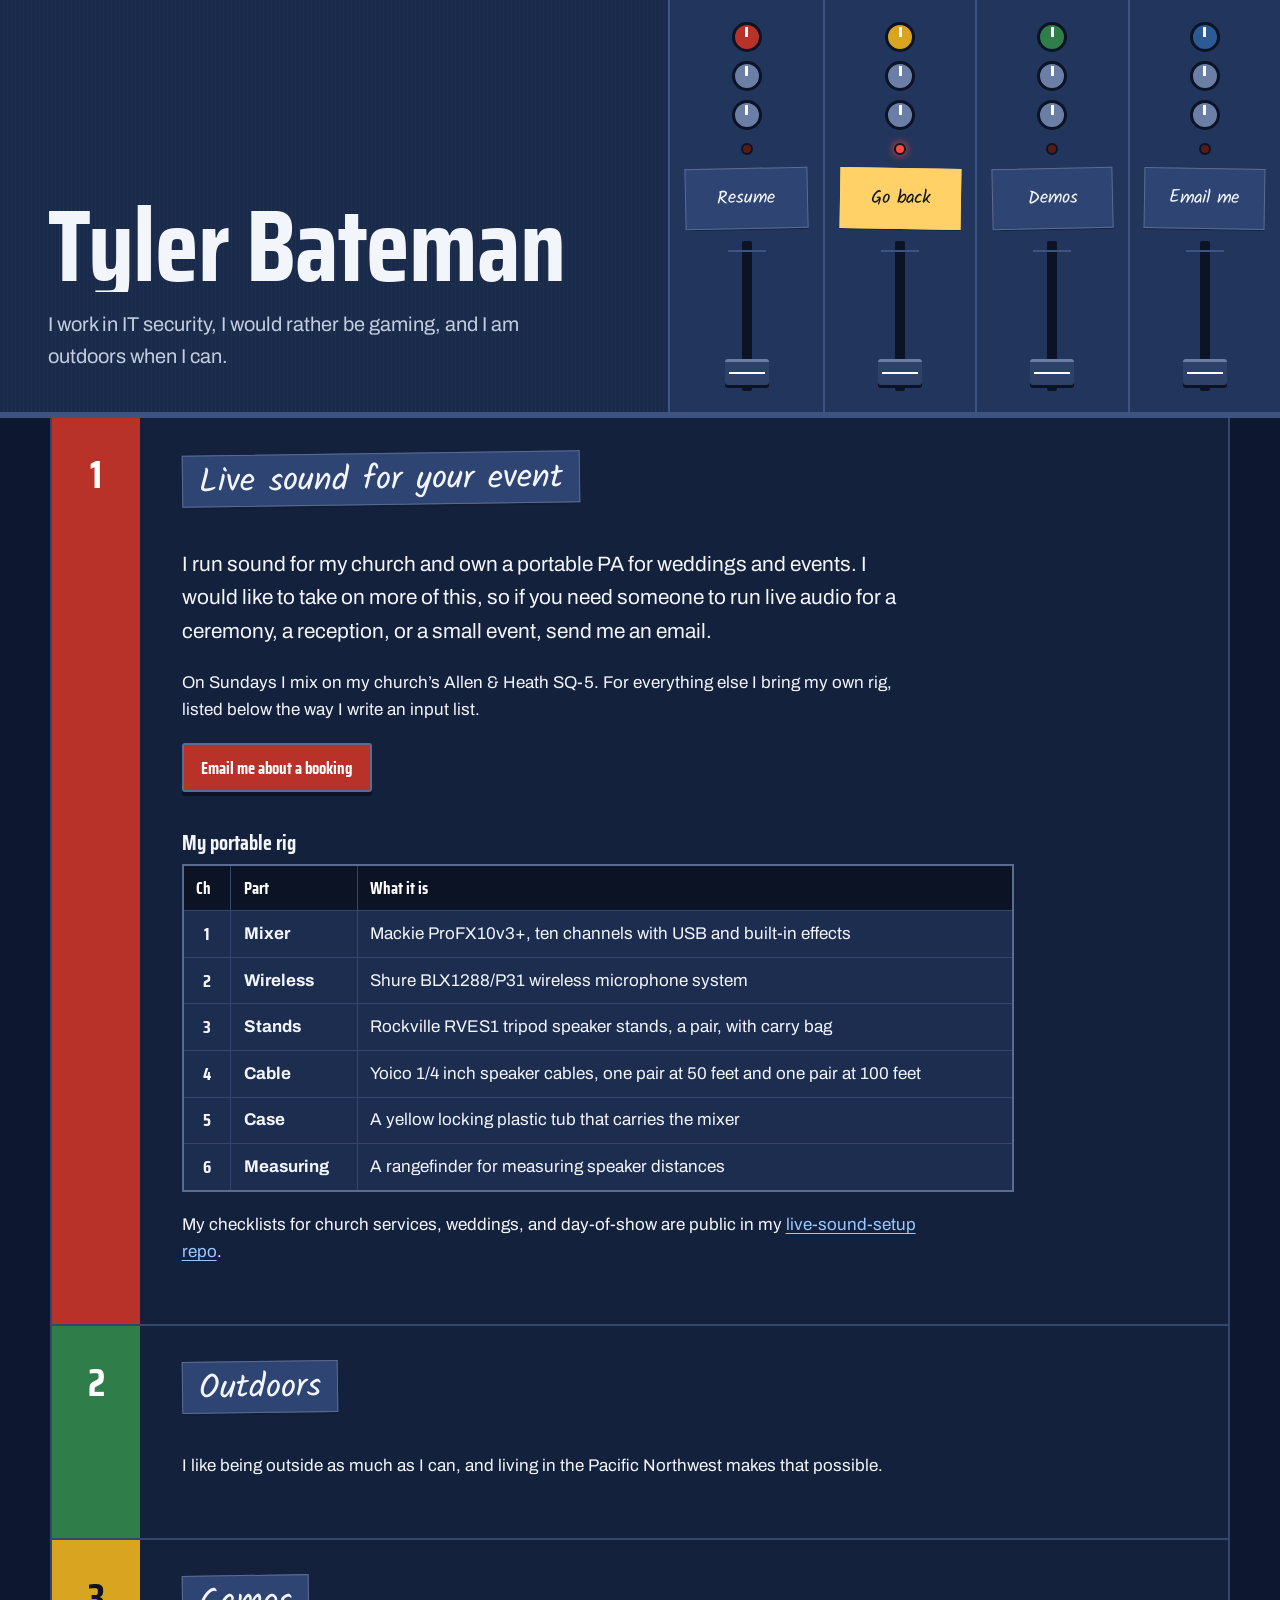
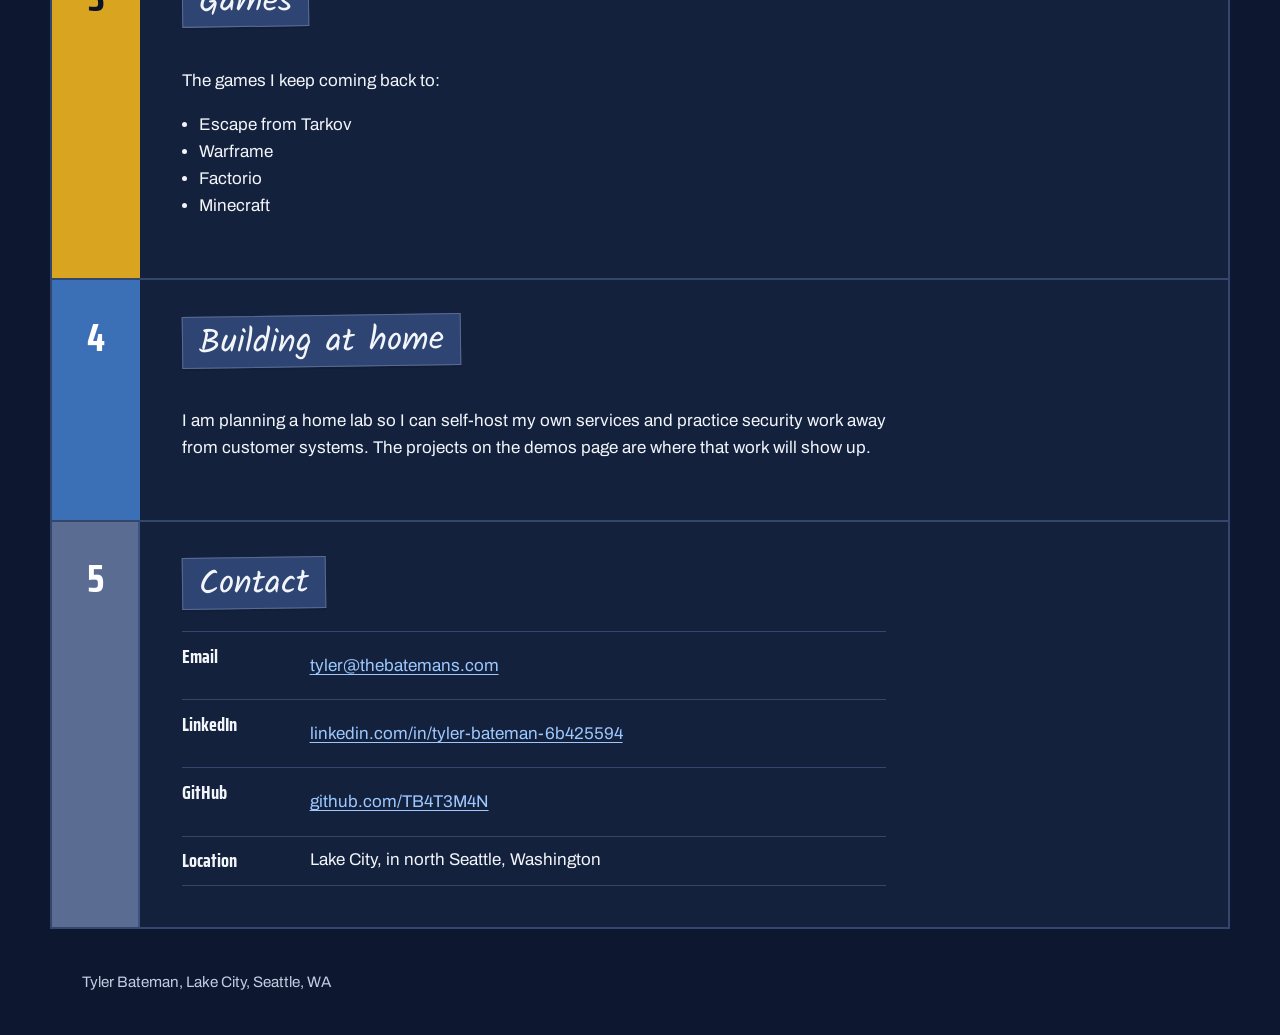
==== commit 8201d29e: "Add files via upload" ====
--- a/about/index.html
+++ b/about/index.html
@@ -15,7 +15,7 @@
 <link rel="preconnect" href="https://fonts.googleapis.com">
 <link rel="preconnect" href="https://fonts.gstatic.com" crossorigin>
 <link href="https://fonts.googleapis.com/css2?family=Archivo:wght@400;600&family=Saira+Condensed:wght@600;700&family=Kalam:wght@700&display=swap" rel="stylesheet">
-<link rel="stylesheet" href="../style.css?v=4">
+<link rel="stylesheet" href="../style.css?v=6">
 </head>
 <body>
 <a class="skip" href="#main">Skip to content</a>
@@ -25,8 +25,8 @@
     <nav class="strips" aria-label="Primary"><a class="strip" href="../resume/">Resume</a> <a class="strip" href="../about/">About me</a> <a class="strip" href="../demos/">Demos</a> <a class="strip" href="mailto:tyler@thebatemans.com">Email me</a></nav></header>
   </noscript>
 </div>
-<script src="../assets/console.js?v=3"></script>
-<script src="../assets/timeline.js?v=3" defer></script>
+<script src="../assets/console.js?v=6"></script>
+<script src="../assets/timeline.js?v=6" defer></script>
 <main id="main" class="board">
 <section class="chan" id="sound" aria-labelledby="h-sound">
   <div class="chan-num cap-red" aria-hidden="true">1</div>
--- a/style.css
+++ b/style.css
@@ -25,7 +25,7 @@
 .plate-name a{color:var(--text);text-decoration:none}
 .plate-line{max-width:32rem;font-size:1.25rem;margin:0;color:var(--muted)}
 .strips{display:grid;grid-template-columns:repeat(4,1fr);background:var(--desk-d)}
-.strip{display:flex;flex-direction:column;align-items:center;gap:.8rem;padding:1.4rem .5rem 1rem;text-decoration:none;color:var(--text);
+.strip{display:flex;flex-direction:column;align-items:center;justify-content:flex-start;gap:.8rem;padding:1.4rem .5rem 1rem;text-decoration:none;color:var(--text);
   border-left:2px solid var(--groove);background:var(--face);position:relative}
 .strip:first-child{border-left:0}
 .strip:hover{background:#2a4070;color:var(--text)}
@@ -42,10 +42,9 @@
 .strip.is-up .scrib{background:var(--hot);color:var(--ink);border-color:var(--hot)}
 .slot{position:relative;width:10px;height:150px;background:#0b1324;border-radius:2px;margin:.3rem 0}
 .slot::before{content:"";position:absolute;left:-14px;right:-14px;top:6%;height:2px;background:var(--groove)}
-.fader{position:absolute;left:50%;top:var(--pos,50%);width:44px;height:26px;margin-left:-22px;background:#2e4168;border-radius:3px;
+.fader{position:absolute;left:50%;bottom:6px;width:44px;height:26px;margin-left:-22px;background:#2e4168;border-radius:3px;
   border-top:3px solid #6b7fa6;box-shadow:0 3px 0 #0b1324}
 .fader::after{content:"";position:absolute;left:4px;right:4px;top:10px;height:2px;background:#fff}
-.chnum{font:700 1.1rem "Saira Condensed",sans-serif;color:var(--muted)}
 
 /* ---- board */
 .board{background:var(--navy);max-width:1180px;margin:0 auto;border-left:2px solid var(--line);border-right:2px solid var(--line)}
@@ -198,7 +197,6 @@
   .strip:nth-child(2n) .scrib{transform:none}
   .strip{min-width:0;padding:.9rem .25rem .6rem}
   .slot{height:64px}
-  .chnum{font-size:1rem}
   .plate-name{font-size:3.1rem}
   .plate-line{font-size:1.1rem}
   .rs-dates,.foot,.demo-privacy,.demo-note,.demo-source,.is-soon-text,.io dd,.inputs td,.inputs th,.dates,.span{font-size:1rem}
@@ -215,3 +213,58 @@
   .scrib{font-size:1rem;letter-spacing:-.01em}
   .knob{width:16px;height:16px}
 }
+
+/* ---- compact bar: slides in at the top once the header scrolls away */
+html{scroll-padding-top:7.5rem}
+.mini{position:fixed;top:0;left:0;right:0;z-index:8;visibility:hidden;transform:translateY(-110%);
+  transition:transform .28s ease,visibility 0s linear .28s;
+  background:repeating-linear-gradient(90deg,transparent 0 3px,rgba(255,255,255,.025) 3px 4px),var(--desk);
+  border-bottom:4px solid var(--groove);box-shadow:0 6px 14px rgba(5,10,22,.55)}
+.mini.is-on{visibility:visible;transform:none;transition:transform .28s ease,visibility 0s}
+.mini-in{max-width:1180px;margin:0 auto;display:grid;grid-template-columns:minmax(0,1fr) minmax(0,1.6fr);align-items:stretch}
+.mini-name{align-self:center;justify-self:start;font:700 2rem/1 "Saira Condensed",sans-serif;color:var(--text);text-decoration:none;padding:.4rem 1.4rem;min-height:44px;display:flex;align-items:center}
+.mini-name:hover{color:var(--hot)}
+.mini-strips{display:grid;grid-template-columns:repeat(4,minmax(0,1fr));background:var(--desk-d)}
+.mstrip{display:flex;flex-direction:column;align-items:center;gap:.35rem;padding:.45rem .4rem .5rem;min-height:44px;min-width:0;text-decoration:none;color:var(--text);
+  border-left:2px solid var(--groove);background:var(--face)}
+.mstrip:hover{background:#2a4070;color:var(--text)}
+.mtop{display:flex;align-items:center;gap:.4rem}
+.mknob{width:18px;height:18px;border-width:2px}
+.mknob::after{height:6px;top:1px;width:2px;margin-left:-1px}
+.mled{width:9px;height:9px}
+.mstrip.is-up .mled,.mstrip:hover .mled{background:#ff4b3a;box-shadow:0 0 6px #ff4b3a}
+.mstrip .scrib{width:90%}
+.mstrip:nth-child(2n) .scrib{transform:rotate(.9deg)}
+.mstrip.is-up .scrib{background:var(--hot);color:var(--ink);border-color:var(--hot)}
+.mslot{position:relative;display:block;width:78%;height:6px;background:#0b1324;border-radius:2px;margin:.25rem 0 .15rem}
+.mfader{position:absolute;top:50%;left:22%;width:22px;height:14px;margin:-7px 0 0 -11px;background:#2e4168;border-radius:2px;
+  border-left:2px solid #6b7fa6;box-shadow:2px 0 0 #0b1324}
+.mfader::after{content:"";position:absolute;top:2px;bottom:2px;left:50%;width:2px;margin-left:-1px;background:#fff}
+@media (max-width:900px){
+  html{scroll-padding-top:9.5rem}
+  .mini-in{grid-template-columns:minmax(0,1fr)}
+  .mini-name{font-size:1.6rem;padding:.2rem 1rem}
+}
+@media (max-width:640px){
+  .mstrip{padding:.4rem .15rem .45rem;gap:.3rem}
+  .mstrip .scrib,.mstrip:nth-child(2n) .scrib{transform:none;width:100%}
+  .mknob{width:16px;height:16px}
+}
+@media (prefers-reduced-motion:reduce){.mini,.mini.is-on{transition:none!important}}
+
+/* ---- fixed console layout: dials pinned to the top, faders pinned to the
+   bottom, labels kept to one line so nothing shifts between pages, on
+   hover or tap, or when the web fonts finish loading */
+.strip,.mstrip{justify-content:flex-start}
+.strip .slot,.mstrip .mslot{margin-top:auto;flex:none}
+.knobs,.led,.mtop{flex:none}
+.strip .scrib,.mstrip .scrib{flex:none;white-space:nowrap;overflow:hidden;text-overflow:clip}
+@media (min-width:901px){
+  /* side-by-side header: strips are narrower, so a label may take two
+     lines; every label box keeps room for two so all strips match */
+  .strip .scrib{white-space:normal;overflow:visible;height:calc(2.4em + .9rem + 2px);display:flex;align-items:center;justify-content:center}
+}
+.strip:active,.mstrip:active,.strip:hover,.mstrip:hover{transform:none}
+/* the name stays on one line even before its web font arrives, so the
+   console below it does not drop and then jump back up */
+.plate-name,.mini-name{white-space:nowrap;overflow:hidden;max-width:100%}
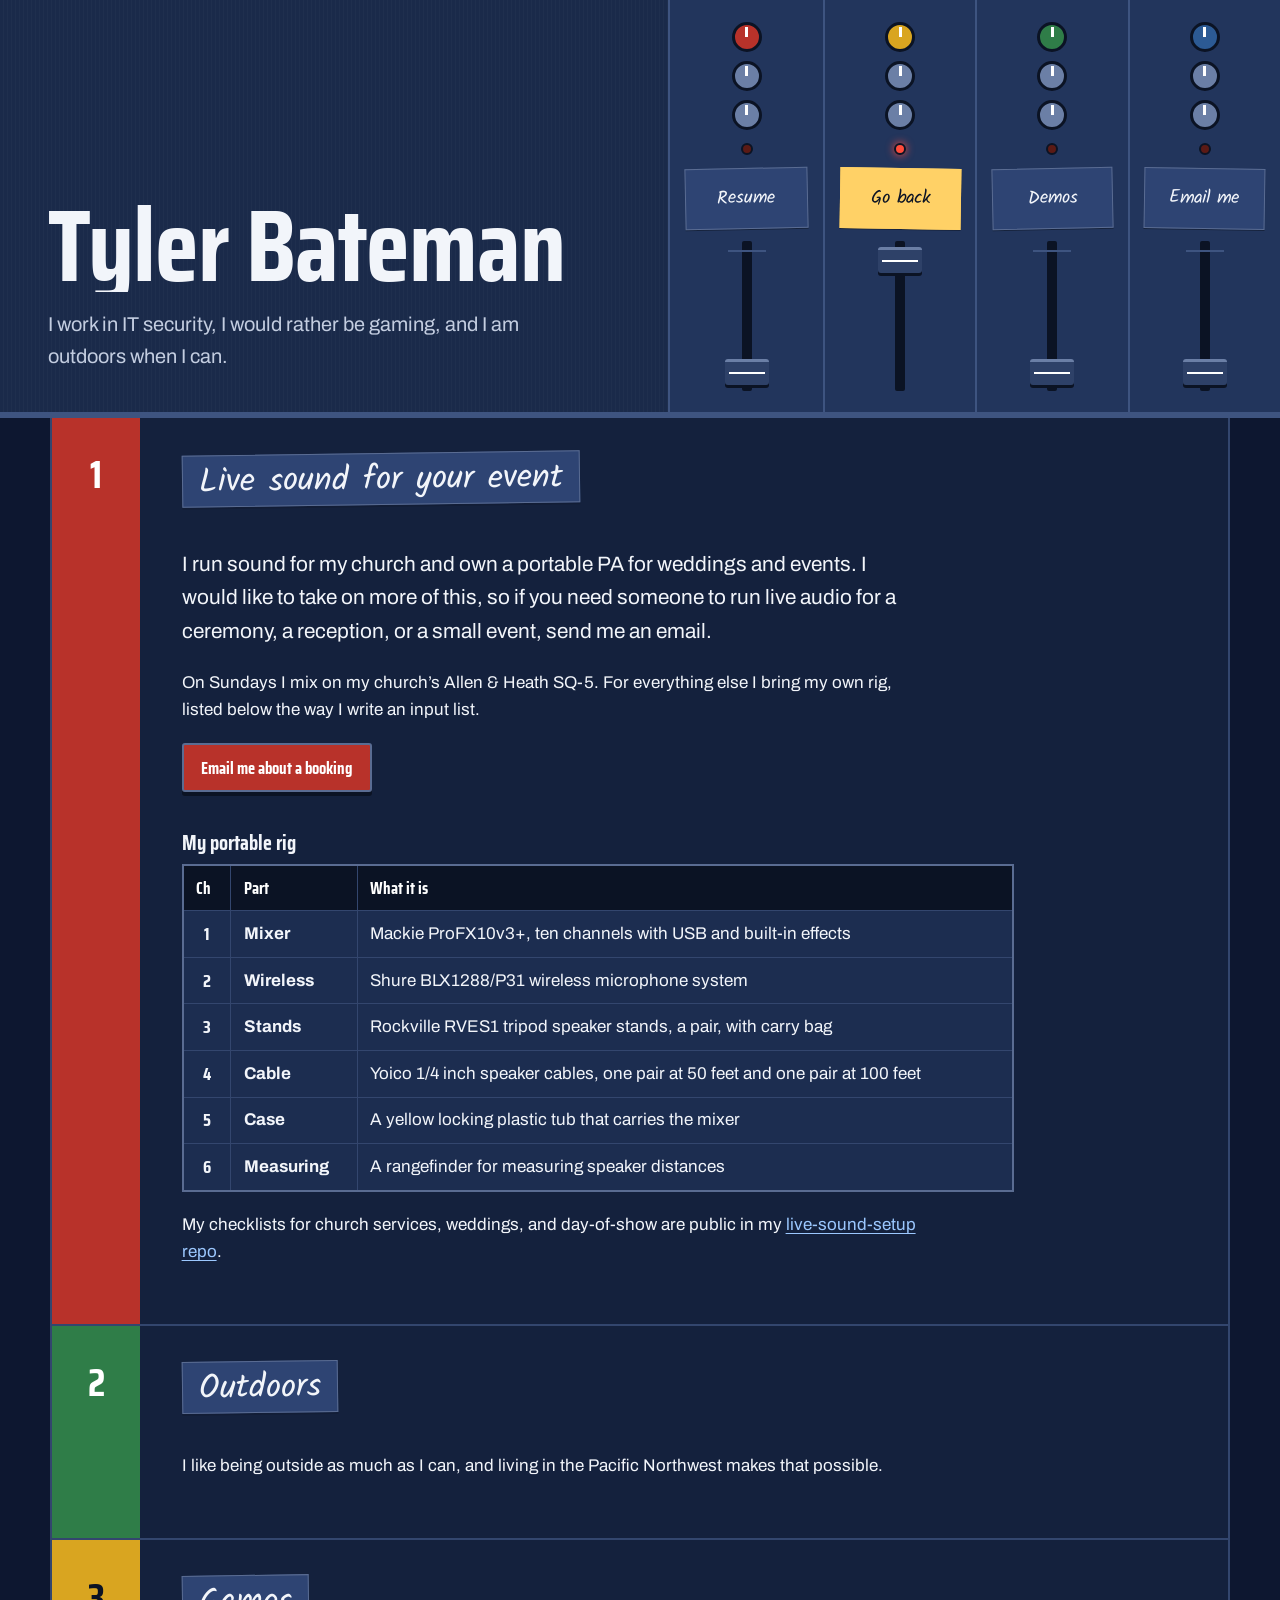
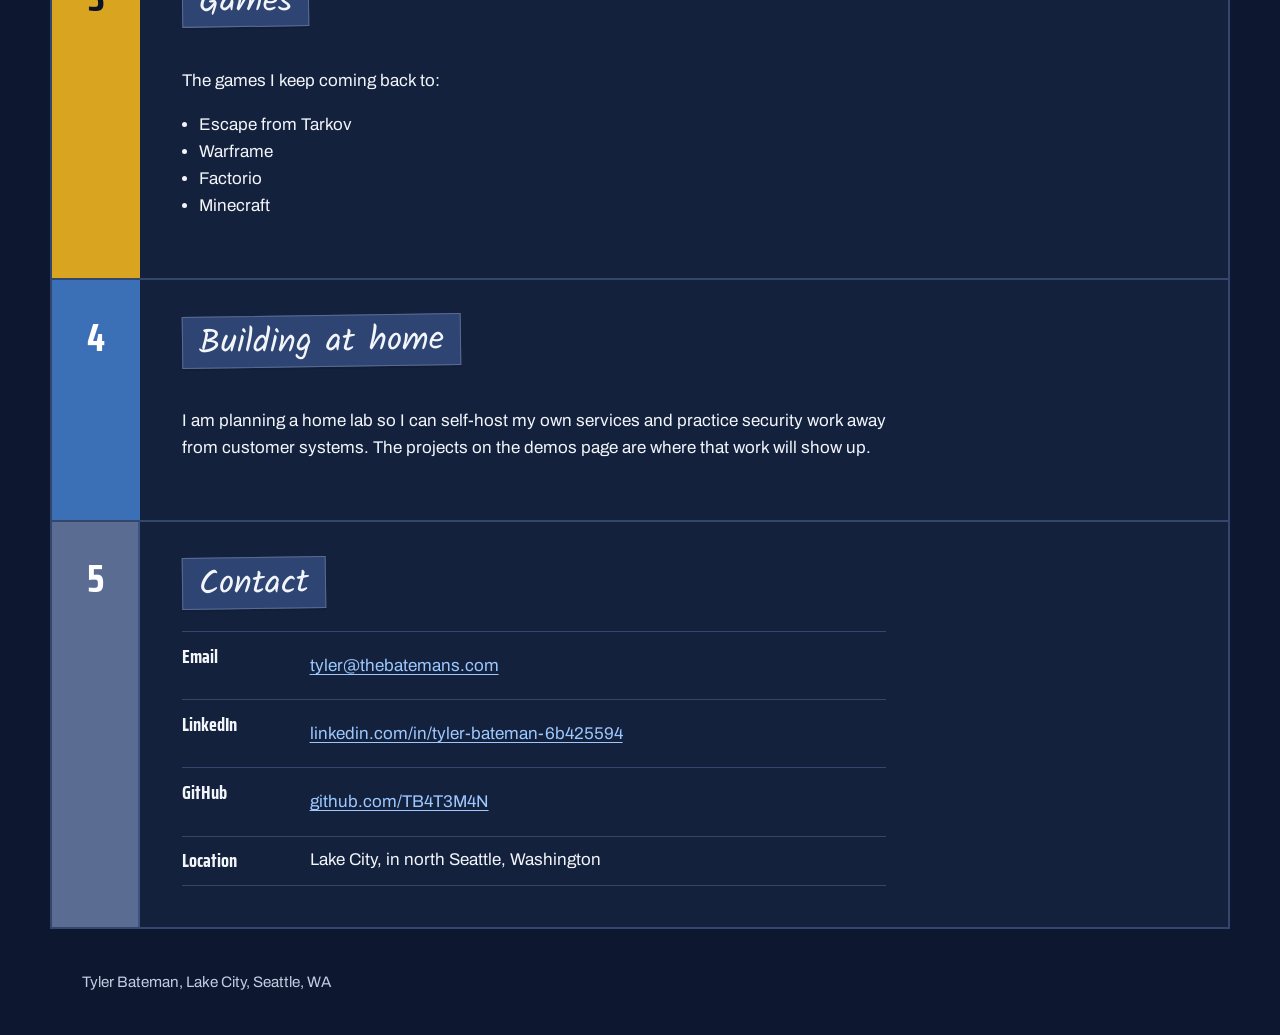
==== commit 68362ec0: "Add files via upload" ====
--- a/about/index.html
+++ b/about/index.html
@@ -15,7 +15,7 @@
 <link rel="preconnect" href="https://fonts.googleapis.com">
 <link rel="preconnect" href="https://fonts.gstatic.com" crossorigin>
 <link href="https://fonts.googleapis.com/css2?family=Archivo:wght@400;600&family=Saira+Condensed:wght@600;700&family=Kalam:wght@700&display=swap" rel="stylesheet">
-<link rel="stylesheet" href="../style.css?v=6">
+<link rel="stylesheet" href="../style.css?v=7">
 </head>
 <body>
 <a class="skip" href="#main">Skip to content</a>
@@ -25,8 +25,8 @@
     <nav class="strips" aria-label="Primary"><a class="strip" href="../resume/">Resume</a> <a class="strip" href="../about/">About me</a> <a class="strip" href="../demos/">Demos</a> <a class="strip" href="mailto:tyler@thebatemans.com">Email me</a></nav></header>
   </noscript>
 </div>
-<script src="../assets/console.js?v=6"></script>
-<script src="../assets/timeline.js?v=6" defer></script>
+<script src="../assets/console.js?v=7"></script>
+<script src="../assets/timeline.js?v=7" defer></script>
 <main id="main" class="board">
 <section class="chan" id="sound" aria-labelledby="h-sound">
   <div class="chan-num cap-red" aria-hidden="true">1</div>
--- a/style.css
+++ b/style.css
@@ -268,3 +268,8 @@
 /* the name stays on one line even before its web font arrives, so the
    console below it does not drop and then jump back up */
 .plate-name,.mini-name{white-space:nowrap;overflow:hidden;max-width:100%}
+
+/* the current page's fader handle is pushed to the top of its track;
+   the track stays put, only the handle moves */
+.strip.is-up .fader{bottom:auto;top:6px}
+.mstrip.is-up .mfader{left:auto;right:4%}
